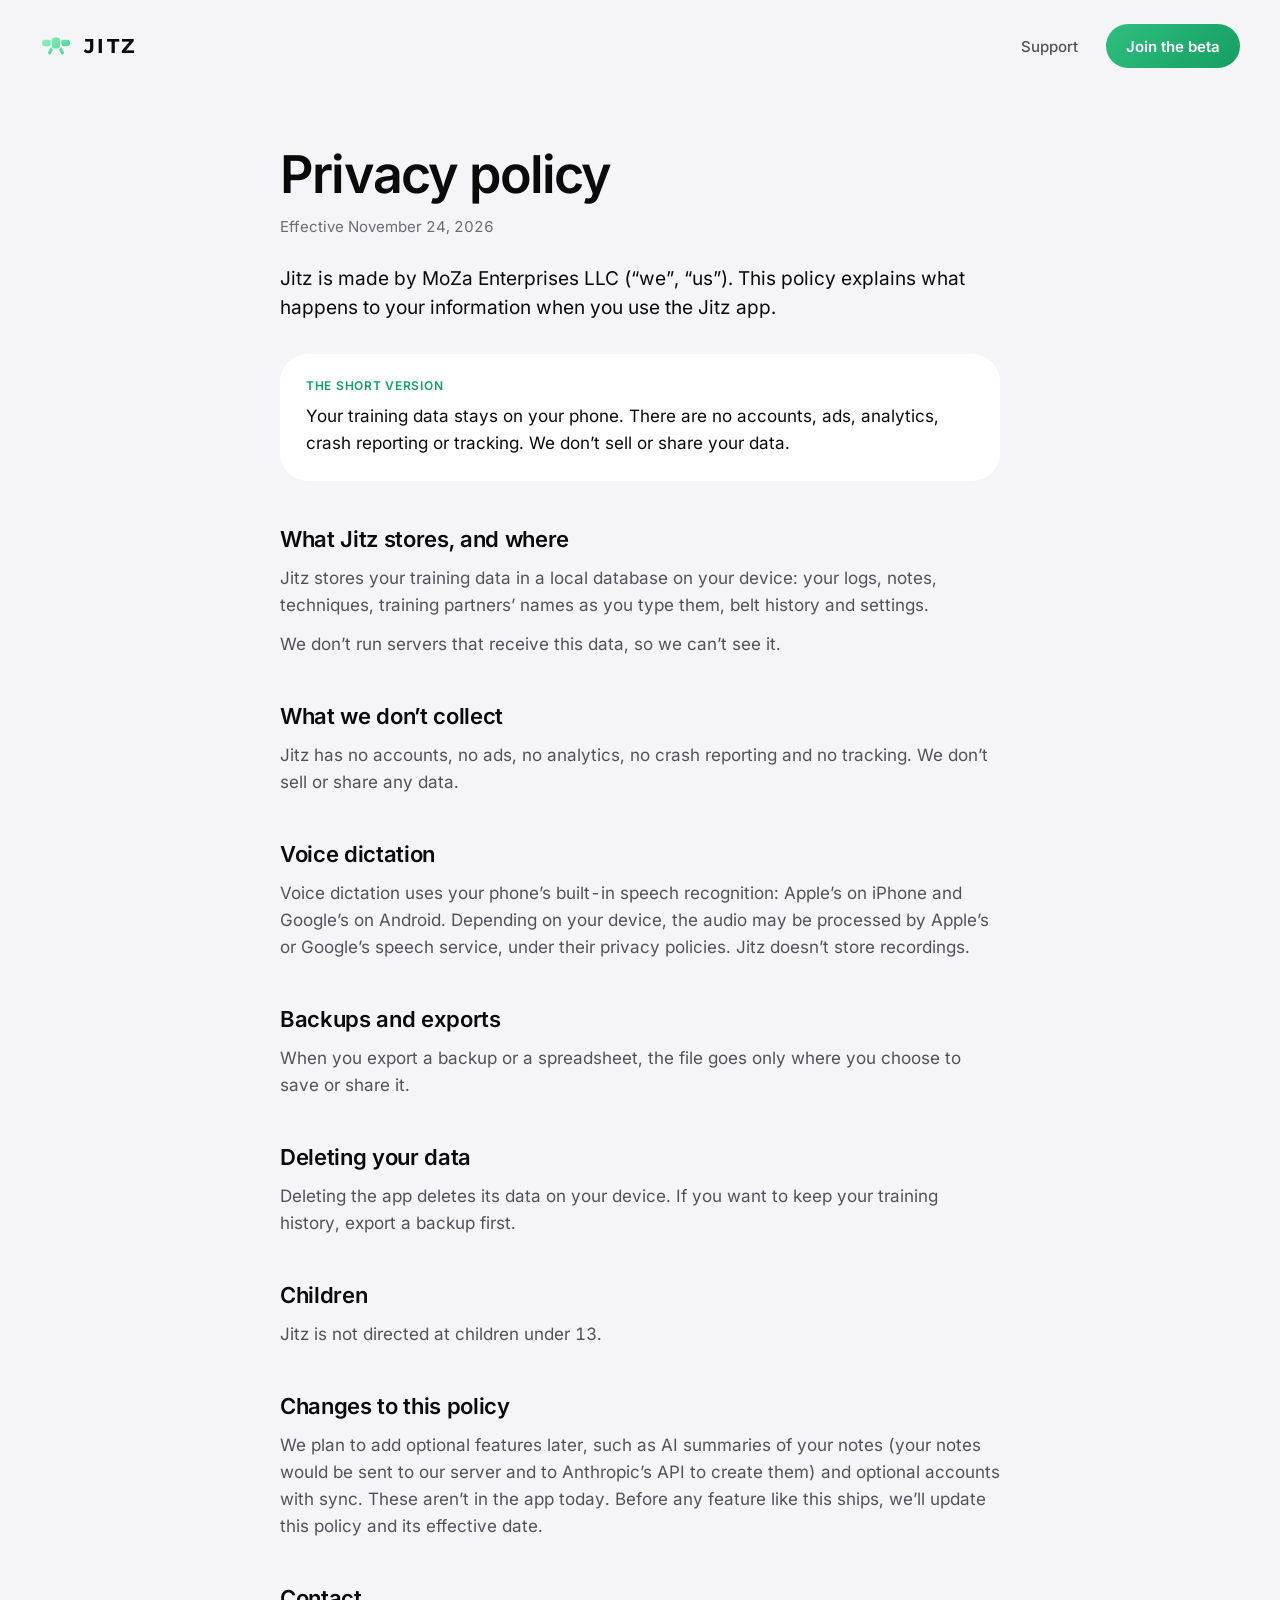
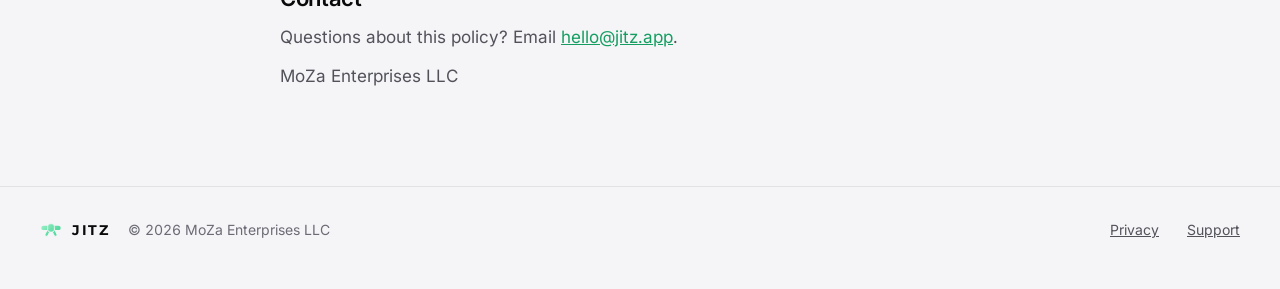
==== privacy/index.html @ 9a732951 "Add jitz.app site: home, privacy policy and support pages Co-Authored-By: Claude Opus 5.5 <noreply@a" ====
<!doctype html>
<html lang="en">
<head>
<meta charset="utf-8">
<meta name="viewport" content="width=device-width, initial-scale=1">
<title>Privacy policy · Jitz</title>
<meta name="description" content="How Jitz handles your information. Your training data stays on your phone.">
<link rel="canonical" href="https://jitz.app/privacy/">
<meta name="theme-color" content="#0a0a0b" media="(prefers-color-scheme: dark)">
<meta name="theme-color" content="#f5f5f7" media="(prefers-color-scheme: light)">
<meta property="og:title" content="Privacy policy · Jitz">
<meta property="og:description" content="How Jitz handles your information. Your training data stays on your phone.">
<meta property="og:url" content="https://jitz.app/privacy/">
<meta property="og:type" content="website">
<link rel="icon" href="/favicon.svg" type="image/svg+xml">
<link rel="preload" href="/assets/fonts/inter.woff2" as="font" type="font/woff2" crossorigin>
<link rel="stylesheet" href="/assets/site.css">
</head>
<body>
<div class="site" style="background: var(--ground); color: var(--ink); font-family: -apple-system, 'SF Pro Text', Inter, system-ui, sans-serif; font-variant-numeric: tabular-nums; overflow-x: hidden">
<header style="max-width: 1200px; margin: 0 auto; padding: 24px; display: flex; align-items: center; justify-content: space-between; gap: 16px; flex-wrap: wrap">
<a href="/" aria-label="Jitz home" style="display: flex; align-items: center; gap: 12px; text-decoration: none">
<svg viewBox="0 0 100 100" width="32" height="32" aria-hidden="true" style="display:block;overflow:visible"><defs><linearGradient id="kg-nav" gradientUnits="userSpaceOnUse" x1="15" y1="15" x2="85" y2="85"><stop offset="0" stop-color="#9FF2C9"/><stop offset="1" stop-color="#3FD392"/></linearGradient></defs><g transform="translate(0 -7.5)" fill="url(#kg-nav)"><rect x="6" y="38" width="88" height="20" rx="10"/><rect x="38" y="46" width="14" height="44" rx="7" transform="rotate(28 45 50)" stroke="var(--knot-cut)" stroke-width="4"/><rect x="48" y="46" width="14" height="44" rx="7" transform="rotate(-28 55 50)" stroke="var(--knot-cut)" stroke-width="4"/><rect x="35" y="29" width="30" height="38" rx="11" stroke="var(--knot-cut)" stroke-width="4"/></g></svg>
<span style="font-family: Montserrat, sans-serif; font-size: 20px; line-height: 24px; font-weight: 700; letter-spacing: 0.12em">JITZ</span>
</a>
<nav aria-label="Main" style="display: flex; align-items: center; gap: 28px; font-size: 15px; font-weight: 500">
<a href="/support/" style="color: var(--ink2); text-decoration: none">Support</a>
<a href="mailto:hello@jitz.app?subject=Join%20the%20Jitz%20beta" style="height: 44px; padding: 0 20px; border-radius: 999px; background: linear-gradient(135deg, var(--hi), var(--lo)); color: var(--on); font-weight: 600; display: inline-flex; align-items: center; text-decoration: none">Join the beta</a>
</nav>
</header>
<main style="max-width: 720px; margin: 0 auto; padding: 56px 24px 72px">
<h1 style="margin: 0; font-size: 52px; line-height: 1.05; font-weight: 600; letter-spacing: -0.035em">Privacy policy</h1>
<p style="margin: 14px 0 0; font-size: 15px; color: var(--ink3)">Effective November 24, 2026</p>
<p style="margin: 28px 0 0; font-size: 19px; line-height: 29px">Jitz is made by MoZa Enterprises LLC (“we”, “us”). This policy explains what happens to your information when you use the Jitz app.</p>
<div style="margin-top: 32px; border-radius: 28px; background: var(--s1); padding: 24px 26px">
<div style="font-size: 12px; font-weight: 600; letter-spacing: 0.06em; text-transform: uppercase; color: var(--acc-text)">The short version</div>
<p style="margin: 10px 0 0; font-size: 17px; line-height: 27px">Your training data stays on your phone. There are no accounts, ads, analytics, crash reporting or tracking. We don’t sell or share your data.</p>
</div>
<h2 style="margin: 44px 0 0; font-size: 22px; line-height: 28px; font-weight: 600; letter-spacing: -0.015em">What Jitz stores, and where</h2>
<p style="margin: 12px 0 0; font-size: 17px; line-height: 27px; color: var(--ink2)">Jitz stores your training data in a local database on your device: your logs, notes, techniques, training partners’ names as you type them, belt history and settings.</p>
<p style="margin: 12px 0 0; font-size: 17px; line-height: 27px; color: var(--ink2)">We don’t run servers that receive this data, so we can’t see it.</p>
<h2 style="margin: 44px 0 0; font-size: 22px; line-height: 28px; font-weight: 600; letter-spacing: -0.015em">What we don’t collect</h2>
<p style="margin: 12px 0 0; font-size: 17px; line-height: 27px; color: var(--ink2)">Jitz has no accounts, no ads, no analytics, no crash reporting and no tracking. We don’t sell or share any data.</p>
<h2 style="margin: 44px 0 0; font-size: 22px; line-height: 28px; font-weight: 600; letter-spacing: -0.015em">Voice dictation</h2>
<p style="margin: 12px 0 0; font-size: 17px; line-height: 27px; color: var(--ink2)">Voice dictation uses your phone’s built-in speech recognition: Apple’s on iPhone and Google’s on Android. Depending on your device, the audio may be processed by Apple’s or Google’s speech service, under their privacy policies. Jitz doesn’t store recordings.</p>
<h2 style="margin: 44px 0 0; font-size: 22px; line-height: 28px; font-weight: 600; letter-spacing: -0.015em">Backups and exports</h2>
<p style="margin: 12px 0 0; font-size: 17px; line-height: 27px; color: var(--ink2)">When you export a backup or a spreadsheet, the file goes only where you choose to save or share it.</p>
<h2 style="margin: 44px 0 0; font-size: 22px; line-height: 28px; font-weight: 600; letter-spacing: -0.015em">Deleting your data</h2>
<p style="margin: 12px 0 0; font-size: 17px; line-height: 27px; color: var(--ink2)">Deleting the app deletes its data on your device. If you want to keep your training history, export a backup first.</p>
<h2 style="margin: 44px 0 0; font-size: 22px; line-height: 28px; font-weight: 600; letter-spacing: -0.015em">Children</h2>
<p style="margin: 12px 0 0; font-size: 17px; line-height: 27px; color: var(--ink2)">Jitz is not directed at children under 13.</p>
<h2 style="margin: 44px 0 0; font-size: 22px; line-height: 28px; font-weight: 600; letter-spacing: -0.015em">Changes to this policy</h2>
<p style="margin: 12px 0 0; font-size: 17px; line-height: 27px; color: var(--ink2)">We plan to add optional features later, such as AI summaries of your notes (your notes would be sent to our server and to Anthropic’s API to create them) and optional accounts with sync. These aren’t in the app today. Before any feature like this ships, we’ll update this policy and its effective date.</p>
<h2 style="margin: 44px 0 0; font-size: 22px; line-height: 28px; font-weight: 600; letter-spacing: -0.015em">Contact</h2>
<p style="margin: 12px 0 0; font-size: 17px; line-height: 27px; color: var(--ink2)">Questions about this policy? Email <a href="mailto:hello@jitz.app" style="color: var(--acc-text)">hello@jitz.app</a>.</p>
<p style="margin: 12px 0 0; font-size: 17px; line-height: 27px; color: var(--ink2)">MoZa Enterprises LLC</p>
</main>
<footer style="border-top: 1px solid var(--hair); margin-top: 24px">
<div style="max-width: 1200px; margin: 0 auto; padding: 32px 24px 48px; display: flex; flex-wrap: wrap; gap: 20px 32px; align-items: center; justify-content: space-between">
<div style="display: flex; align-items: center; gap: 10px; flex-wrap: wrap">
<svg viewBox="0 0 100 100" width="22" height="22" aria-hidden="true" style="display:block;overflow:visible"><defs><linearGradient id="kg-foot" gradientUnits="userSpaceOnUse" x1="15" y1="15" x2="85" y2="85"><stop offset="0" stop-color="#9FF2C9"/><stop offset="1" stop-color="#3FD392"/></linearGradient></defs><g transform="translate(0 -7.5)" fill="url(#kg-foot)"><rect x="6" y="38" width="88" height="20" rx="10"/><rect x="38" y="46" width="14" height="44" rx="7" transform="rotate(28 45 50)" stroke="var(--knot-cut)" stroke-width="4"/><rect x="48" y="46" width="14" height="44" rx="7" transform="rotate(-28 55 50)" stroke="var(--knot-cut)" stroke-width="4"/><rect x="35" y="29" width="30" height="38" rx="11" stroke="var(--knot-cut)" stroke-width="4"/></g></svg>
<span style="font-family: Montserrat, sans-serif; font-size: 14px; font-weight: 700; letter-spacing: 0.12em">JITZ</span>
<span style="font-size: 14px; color: var(--ink3); margin-left: 8px">© 2026 MoZa Enterprises LLC</span>
</div>
<nav aria-label="Footer" style="display: flex; flex-wrap: wrap; gap: 12px 28px; font-size: 14px">
<a href="/privacy/" style="color: var(--ink2)">Privacy</a>
<a href="/support/" style="color: var(--ink2)">Support</a>
</nav>
</div>
</footer>

</div>

</body>
</html>
---- assets/site.css ----
@font-face{font-family:Inter;src:url(/assets/fonts/inter.woff2) format("woff2");font-weight:100 900;font-display:swap}
@font-face{font-family:Montserrat;src:url(/assets/fonts/montserrat-700.woff2) format("woff2");font-weight:700;font-display:swap}
:root{color-scheme:dark light}
html,body{margin:0}
body{background:#0a0a0b}
.site{--ground:#0a0a0b;--s1:#161619;--s2:#1f1f24;--s3:#2a2a31;--hair:rgba(255,255,255,0.08);--ink:#f4f4f5;--ink2:#a1a1aa;--ink3:#8a8a93;--bezel:#1c1c20;--shadow:rgba(0,0,0,0.6);--hi:#9ff2c9;--lo:#3fd392;--on:#0a0a0b;--acc-text:#9ff2c9;--glow:rgba(63,211,146,0.14);--knot-cut:#0a0a0b;min-height:100vh}
@media (prefers-color-scheme: light){body{background:#f5f5f7}.site{--ground:#f5f5f7;--s1:#ffffff;--s2:#ededf0;--s3:#e2e2e7;--hair:rgba(10,10,11,0.08);--ink:#0a0a0b;--ink2:#52525b;--ink3:#6b6b75;--shadow:rgba(10,10,11,0.18);--hi:#2fbf80;--lo:#169e62;--on:#ffffff;--acc-text:#169e62;--glow:rgba(22,158,98,0.14);--knot-cut:#f5f5f7}}
a{color:inherit}
a:focus-visible,summary:focus-visible{outline:2px solid var(--lo);outline-offset:3px;border-radius:6px}
img{max-width:none}
@media (max-width: 760px){.popwrap{padding:0 !important}.pop{display:none}h1{font-size:48px !important}h2{font-size:34px !important}}
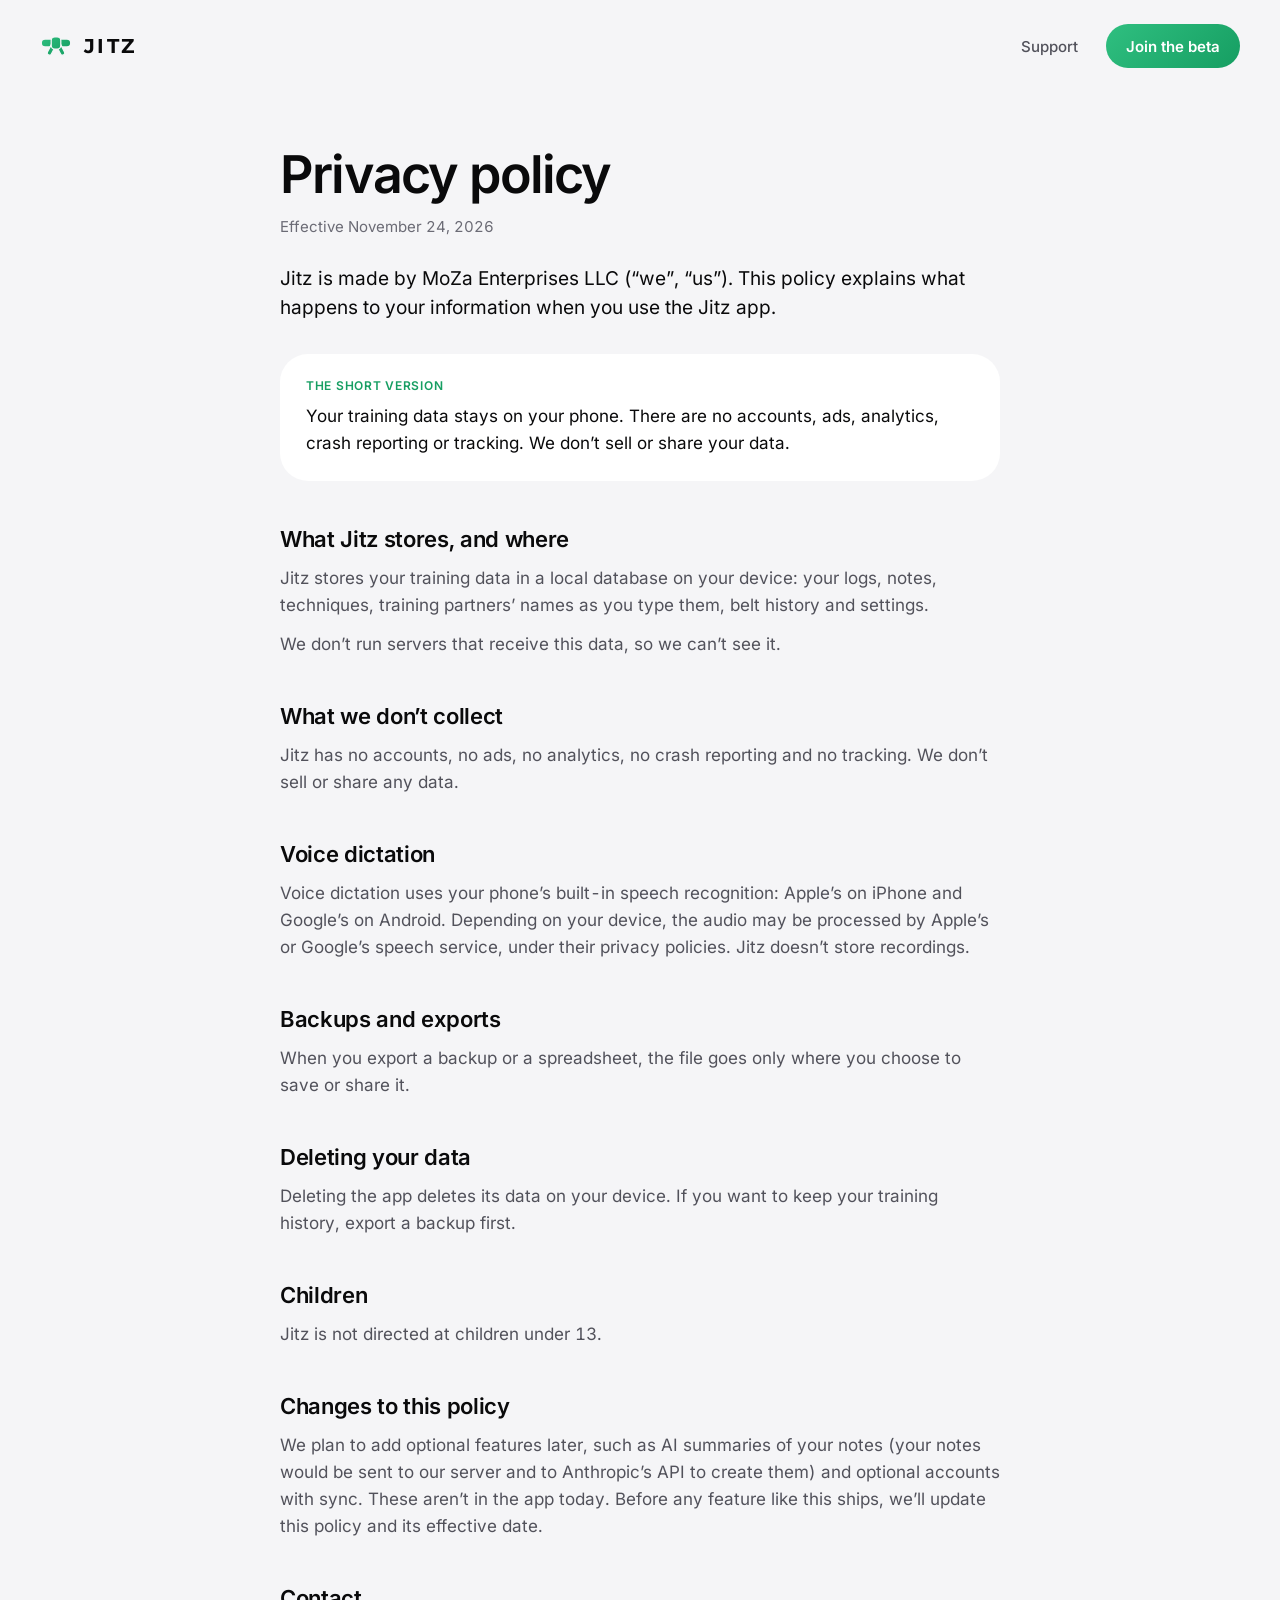
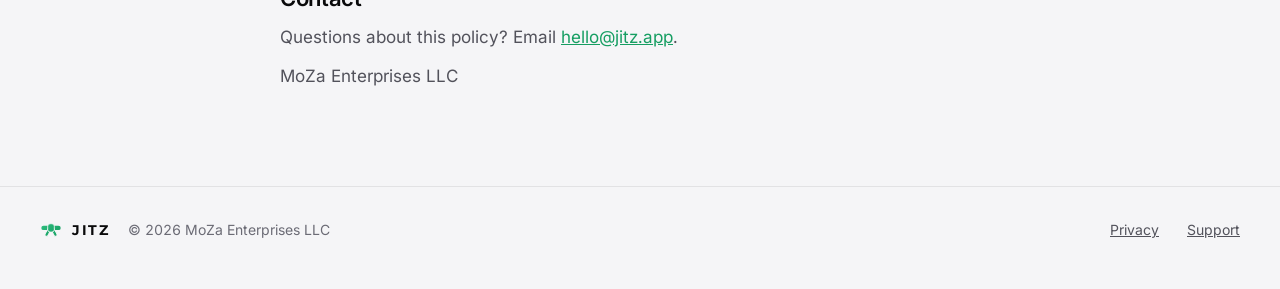
==== commit 493e59cd: "Tinted mint beta buttons, device-aware beta links, light-mode logo colors On iPhone and Android the " ====
--- a/privacy/index.html
+++ b/privacy/index.html
@@ -15,17 +15,18 @@
 <link rel="icon" href="/favicon.svg" type="image/svg+xml">
 <link rel="preload" href="/assets/fonts/inter.woff2" as="font" type="font/woff2" crossorigin>
 <link rel="stylesheet" href="/assets/site.css">
+<script src="/assets/beta.js" defer></script>
 </head>
 <body>
 <div class="site" style="background: var(--ground); color: var(--ink); font-family: -apple-system, 'SF Pro Text', Inter, system-ui, sans-serif; font-variant-numeric: tabular-nums; overflow-x: hidden">
 <header style="max-width: 1200px; margin: 0 auto; padding: 24px; display: flex; align-items: center; justify-content: space-between; gap: 16px; flex-wrap: wrap">
 <a href="/" aria-label="Jitz home" style="display: flex; align-items: center; gap: 12px; text-decoration: none">
-<svg viewBox="0 0 100 100" width="32" height="32" aria-hidden="true" style="display:block;overflow:visible"><defs><linearGradient id="kg-nav" gradientUnits="userSpaceOnUse" x1="15" y1="15" x2="85" y2="85"><stop offset="0" stop-color="#9FF2C9"/><stop offset="1" stop-color="#3FD392"/></linearGradient></defs><g transform="translate(0 -7.5)" fill="url(#kg-nav)"><rect x="6" y="38" width="88" height="20" rx="10"/><rect x="38" y="46" width="14" height="44" rx="7" transform="rotate(28 45 50)" stroke="var(--knot-cut)" stroke-width="4"/><rect x="48" y="46" width="14" height="44" rx="7" transform="rotate(-28 55 50)" stroke="var(--knot-cut)" stroke-width="4"/><rect x="35" y="29" width="30" height="38" rx="11" stroke="var(--knot-cut)" stroke-width="4"/></g></svg>
+<svg viewBox="0 0 100 100" width="32" height="32" aria-hidden="true" style="display:block;overflow:visible"><defs><linearGradient id="kg-nav" gradientUnits="userSpaceOnUse" x1="15" y1="15" x2="85" y2="85"><stop offset="0" style="stop-color:var(--hi)"/><stop offset="1" style="stop-color:var(--lo)"/></linearGradient></defs><g transform="translate(0 -7.5)" fill="url(#kg-nav)"><rect x="6" y="38" width="88" height="20" rx="10"/><rect x="38" y="46" width="14" height="44" rx="7" transform="rotate(28 45 50)" stroke="var(--knot-cut)" stroke-width="4"/><rect x="48" y="46" width="14" height="44" rx="7" transform="rotate(-28 55 50)" stroke="var(--knot-cut)" stroke-width="4"/><rect x="35" y="29" width="30" height="38" rx="11" stroke="var(--knot-cut)" stroke-width="4"/></g></svg>
 <span style="font-family: Montserrat, sans-serif; font-size: 20px; line-height: 24px; font-weight: 700; letter-spacing: 0.12em">JITZ</span>
 </a>
 <nav aria-label="Main" style="display: flex; align-items: center; gap: 28px; font-size: 15px; font-weight: 500">
 <a href="/support/" style="color: var(--ink2); text-decoration: none">Support</a>
-<a href="mailto:hello@jitz.app?subject=Join%20the%20Jitz%20beta" style="height: 44px; padding: 0 20px; border-radius: 999px; background: linear-gradient(135deg, var(--hi), var(--lo)); color: var(--on); font-weight: 600; display: inline-flex; align-items: center; text-decoration: none">Join the beta</a>
+<a class="beta-head" href="/#beta" style="height: 44px; padding: 0 20px; border-radius: 999px; background: linear-gradient(135deg, var(--hi), var(--lo)); color: var(--on); font-weight: 600; display: inline-flex; align-items: center; text-decoration: none">Join the beta</a>
 </nav>
 </header>
 <main style="max-width: 720px; margin: 0 auto; padding: 56px 24px 72px">
@@ -58,7 +59,7 @@
 <footer style="border-top: 1px solid var(--hair); margin-top: 24px">
 <div style="max-width: 1200px; margin: 0 auto; padding: 32px 24px 48px; display: flex; flex-wrap: wrap; gap: 20px 32px; align-items: center; justify-content: space-between">
 <div style="display: flex; align-items: center; gap: 10px; flex-wrap: wrap">
-<svg viewBox="0 0 100 100" width="22" height="22" aria-hidden="true" style="display:block;overflow:visible"><defs><linearGradient id="kg-foot" gradientUnits="userSpaceOnUse" x1="15" y1="15" x2="85" y2="85"><stop offset="0" stop-color="#9FF2C9"/><stop offset="1" stop-color="#3FD392"/></linearGradient></defs><g transform="translate(0 -7.5)" fill="url(#kg-foot)"><rect x="6" y="38" width="88" height="20" rx="10"/><rect x="38" y="46" width="14" height="44" rx="7" transform="rotate(28 45 50)" stroke="var(--knot-cut)" stroke-width="4"/><rect x="48" y="46" width="14" height="44" rx="7" transform="rotate(-28 55 50)" stroke="var(--knot-cut)" stroke-width="4"/><rect x="35" y="29" width="30" height="38" rx="11" stroke="var(--knot-cut)" stroke-width="4"/></g></svg>
+<svg viewBox="0 0 100 100" width="22" height="22" aria-hidden="true" style="display:block;overflow:visible"><defs><linearGradient id="kg-foot" gradientUnits="userSpaceOnUse" x1="15" y1="15" x2="85" y2="85"><stop offset="0" style="stop-color:var(--hi)"/><stop offset="1" style="stop-color:var(--lo)"/></linearGradient></defs><g transform="translate(0 -7.5)" fill="url(#kg-foot)"><rect x="6" y="38" width="88" height="20" rx="10"/><rect x="38" y="46" width="14" height="44" rx="7" transform="rotate(28 45 50)" stroke="var(--knot-cut)" stroke-width="4"/><rect x="48" y="46" width="14" height="44" rx="7" transform="rotate(-28 55 50)" stroke="var(--knot-cut)" stroke-width="4"/><rect x="35" y="29" width="30" height="38" rx="11" stroke="var(--knot-cut)" stroke-width="4"/></g></svg>
 <span style="font-family: Montserrat, sans-serif; font-size: 14px; font-weight: 700; letter-spacing: 0.12em">JITZ</span>
 <span style="font-size: 14px; color: var(--ink3); margin-left: 8px">© 2026 MoZa Enterprises LLC</span>
 </div>
--- a/assets/site.css
+++ b/assets/site.css
@@ -9,3 +9,13 @@
 a:focus-visible,summary:focus-visible{outline:2px solid var(--lo);outline-offset:3px;border-radius:6px}
 img{max-width:none}
 @media (max-width: 760px){.popwrap{padding:0 !important}.pop{display:none}h1{font-size:48px !important}h2{font-size:34px !important}}
+
+.gb{position:relative;height:52px;min-width:250px;box-sizing:border-box;padding:0 24px;border-radius:999px;background:color-mix(in srgb,var(--lo) 14%,transparent);color:var(--acc-text);font-size:17px;font-weight:600;display:inline-flex;align-items:center;justify-content:center;gap:10px;text-decoration:none;--gb:linear-gradient(to bottom right,#ffffff 0%,var(--hi) 24%,var(--hi) 76%,#ffffff 100%)}
+.gb::before{content:"";position:absolute;inset:0;border-radius:inherit;padding:1.5px;background:var(--gb);-webkit-mask:linear-gradient(#000 0 0) content-box,linear-gradient(#000 0 0);-webkit-mask-composite:xor;mask-composite:exclude;pointer-events:none}
+.gb:hover{background:color-mix(in srgb,var(--lo) 22%,transparent)}
+.beta-one{display:flex;flex-direction:column;align-items:center;gap:4px;width:100%}
+.beta-one .gb{width:100%}
+.beta-alt{font-size:15px;color:var(--ink2);display:flex;align-items:center;justify-content:center;flex-wrap:wrap}
+.beta-alt a{color:var(--acc-text);font-weight:600;text-decoration:none;display:inline-flex;align-items:center;min-height:44px;padding:0 8px;margin:0 -8px}
+@media (prefers-color-scheme: light){.gb{--gb:linear-gradient(to bottom right,#3f3f46 0%,var(--lo) 24%,var(--lo) 76%,#3f3f46 100%)}}
+.beta.is-one{display:block !important;width:100%;align-self:stretch}
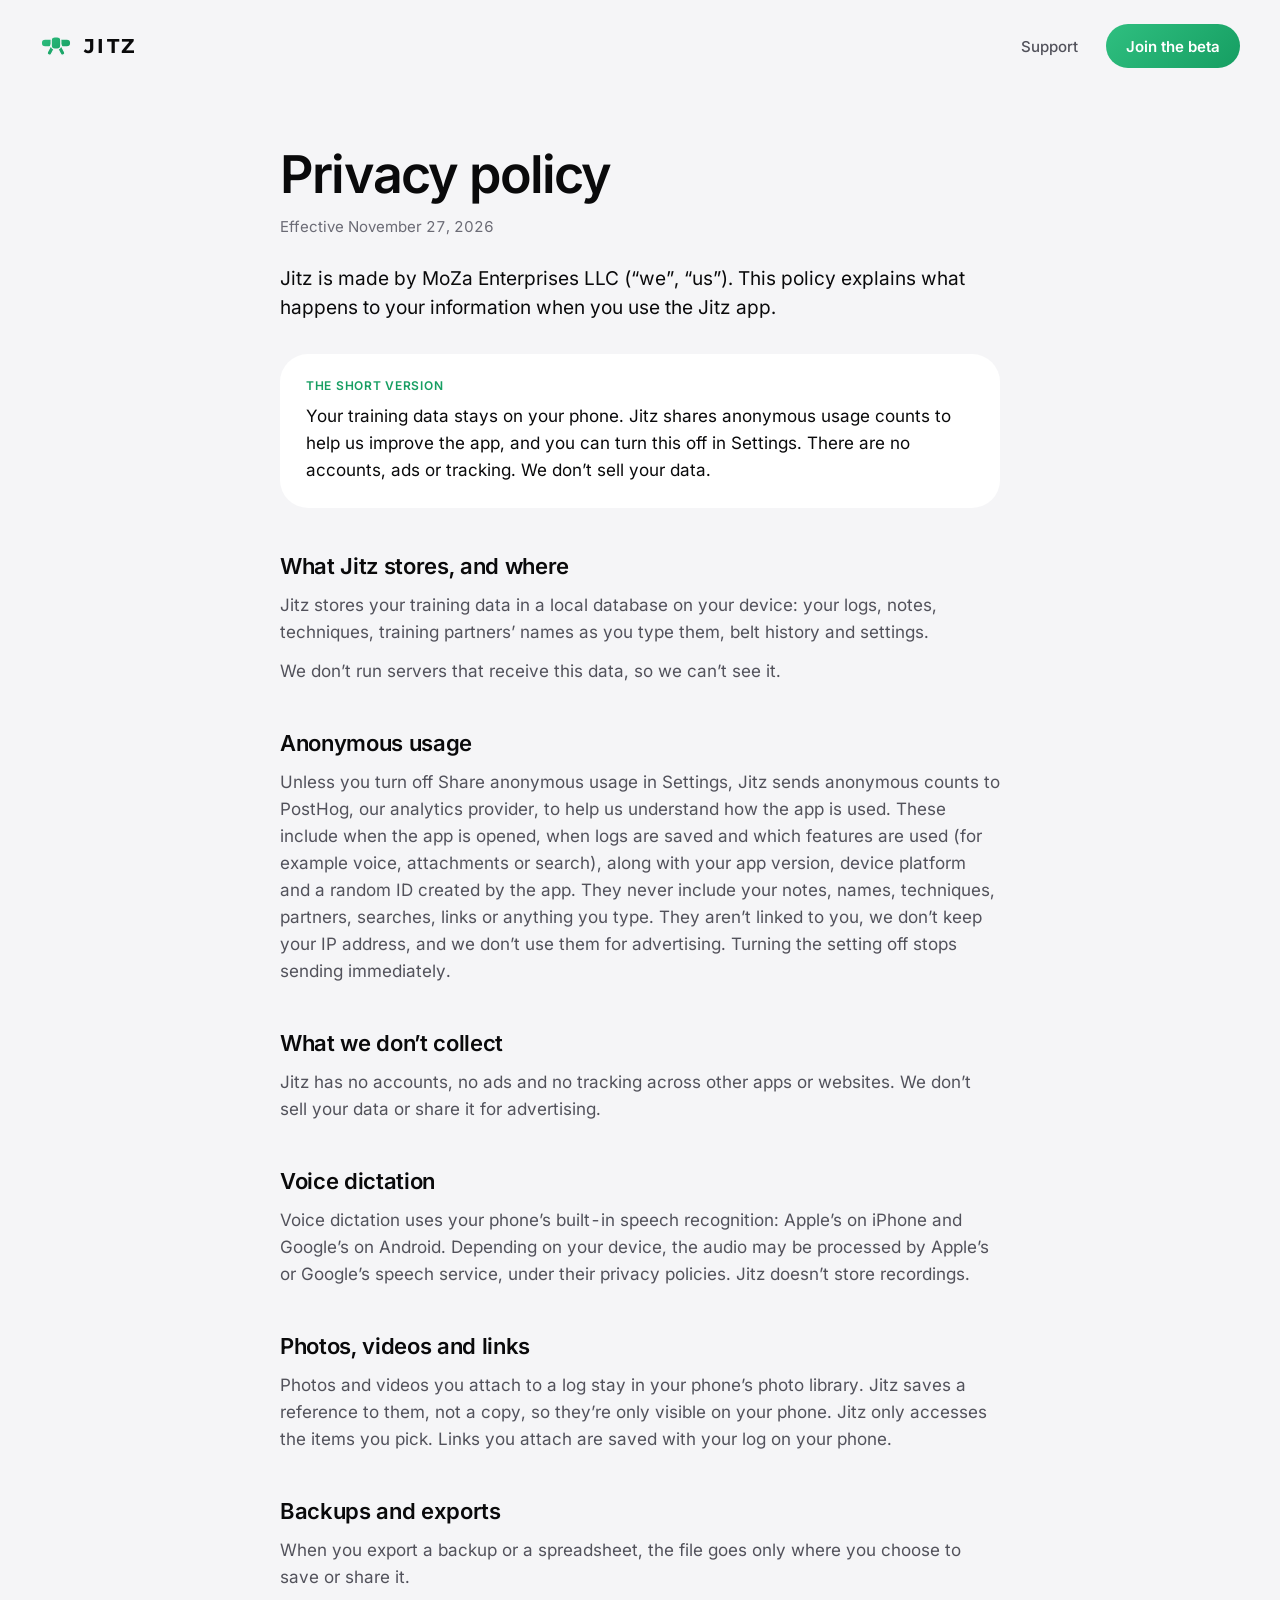
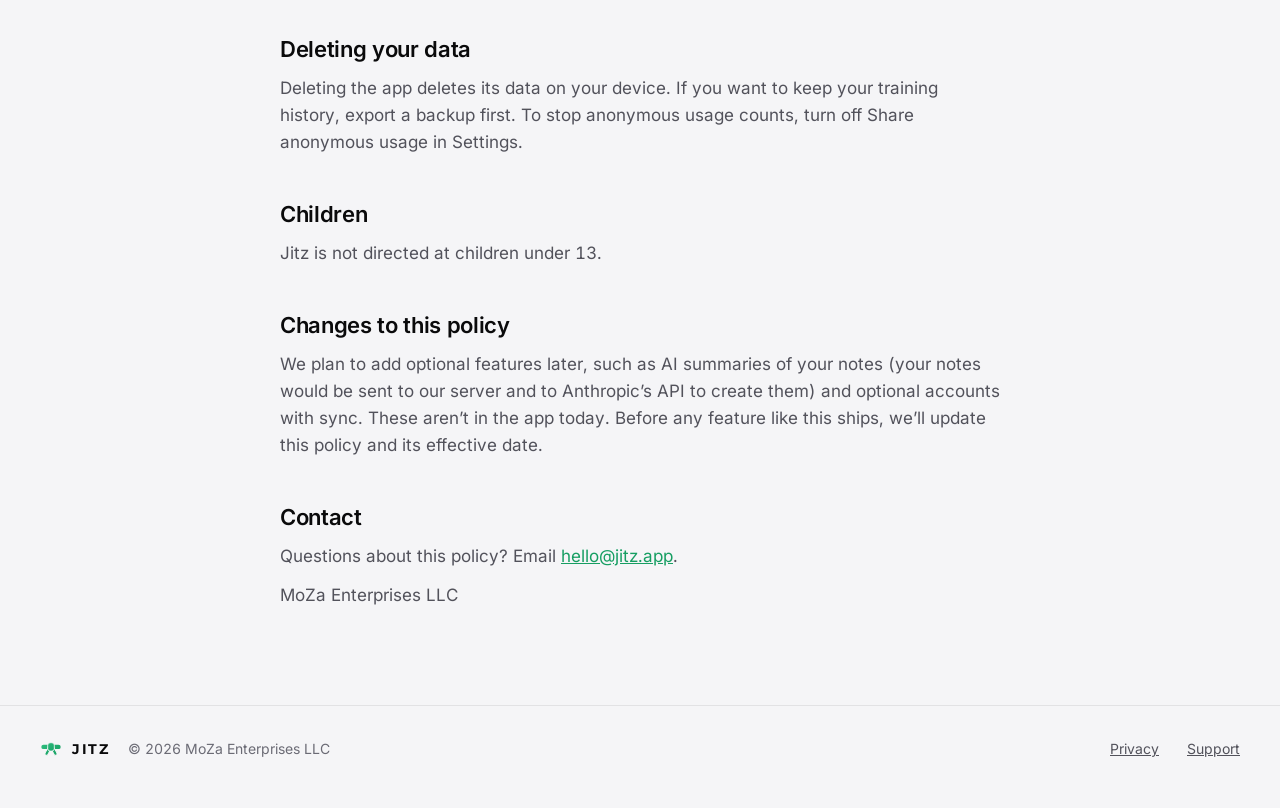
==== commit ff1b891c: "Privacy policy: anonymous usage (PostHog, opt-out) and photo, video and link attachments Co-Authored" ====
--- a/privacy/index.html
+++ b/privacy/index.html
@@ -3,16 +3,24 @@
 <head>
 <meta charset="utf-8">
 <meta name="viewport" content="width=device-width, initial-scale=1">
-<title>Privacy policy · Jitz</title>
-<meta name="description" content="How Jitz handles your information. Your training data stays on your phone.">
+<title>Privacy policy · Jitz BJJ Training Log</title>
+<meta name="description" content="Your training data stays on your phone. No accounts, ads or tracking. Read the Jitz privacy policy.">
 <link rel="canonical" href="https://jitz.app/privacy/">
 <meta name="theme-color" content="#0a0a0b" media="(prefers-color-scheme: dark)">
 <meta name="theme-color" content="#f5f5f7" media="(prefers-color-scheme: light)">
-<meta property="og:title" content="Privacy policy · Jitz">
-<meta property="og:description" content="How Jitz handles your information. Your training data stays on your phone.">
+<meta property="og:title" content="Privacy policy · Jitz BJJ Training Log">
+<meta property="og:description" content="Your training data stays on your phone. No accounts, ads or tracking. Read the Jitz privacy policy.">
 <meta property="og:url" content="https://jitz.app/privacy/">
 <meta property="og:type" content="website">
+<meta property="og:site_name" content="Jitz">
+<meta property="og:image" content="https://jitz.app/assets/og.png">
+<meta property="og:image:width" content="1200">
+<meta property="og:image:height" content="630">
+<meta property="og:image:alt" content="Jitz, a BJJ training log for iPhone and Android">
+<meta name="twitter:card" content="summary_large_image">
 <link rel="icon" href="/favicon.svg" type="image/svg+xml">
+<link rel="icon" href="/favicon-48.png" sizes="48x48" type="image/png">
+<link rel="apple-touch-icon" href="/apple-touch-icon.png">
 <link rel="preload" href="/assets/fonts/inter.woff2" as="font" type="font/woff2" crossorigin>
 <link rel="stylesheet" href="/assets/site.css">
 <script src="/assets/beta.js" defer></script>
@@ -31,23 +39,27 @@
 </header>
 <main style="max-width: 720px; margin: 0 auto; padding: 56px 24px 72px">
 <h1 style="margin: 0; font-size: 52px; line-height: 1.05; font-weight: 600; letter-spacing: -0.035em">Privacy policy</h1>
-<p style="margin: 14px 0 0; font-size: 15px; color: var(--ink3)">Effective November 24, 2026</p>
+<p style="margin: 14px 0 0; font-size: 15px; color: var(--ink3)">Effective November 27, 2026</p>
 <p style="margin: 28px 0 0; font-size: 19px; line-height: 29px">Jitz is made by MoZa Enterprises LLC (“we”, “us”). This policy explains what happens to your information when you use the Jitz app.</p>
 <div style="margin-top: 32px; border-radius: 28px; background: var(--s1); padding: 24px 26px">
 <div style="font-size: 12px; font-weight: 600; letter-spacing: 0.06em; text-transform: uppercase; color: var(--acc-text)">The short version</div>
-<p style="margin: 10px 0 0; font-size: 17px; line-height: 27px">Your training data stays on your phone. There are no accounts, ads, analytics, crash reporting or tracking. We don’t sell or share your data.</p>
+<p style="margin: 10px 0 0; font-size: 17px; line-height: 27px">Your training data stays on your phone. Jitz shares anonymous usage counts to help us improve the app, and you can turn this off in Settings. There are no accounts, ads or tracking. We don’t sell your data.</p>
 </div>
 <h2 style="margin: 44px 0 0; font-size: 22px; line-height: 28px; font-weight: 600; letter-spacing: -0.015em">What Jitz stores, and where</h2>
 <p style="margin: 12px 0 0; font-size: 17px; line-height: 27px; color: var(--ink2)">Jitz stores your training data in a local database on your device: your logs, notes, techniques, training partners’ names as you type them, belt history and settings.</p>
 <p style="margin: 12px 0 0; font-size: 17px; line-height: 27px; color: var(--ink2)">We don’t run servers that receive this data, so we can’t see it.</p>
+<h2 style="margin: 44px 0 0; font-size: 22px; line-height: 28px; font-weight: 600; letter-spacing: -0.015em">Anonymous usage</h2>
+<p style="margin: 12px 0 0; font-size: 17px; line-height: 27px; color: var(--ink2)">Unless you turn off Share anonymous usage in Settings, Jitz sends anonymous counts to PostHog, our analytics provider, to help us understand how the app is used. These include when the app is opened, when logs are saved and which features are used (for example voice, attachments or search), along with your app version, device platform and a random ID created by the app. They never include your notes, names, techniques, partners, searches, links or anything you type. They aren’t linked to you, we don’t keep your IP address, and we don’t use them for advertising. Turning the setting off stops sending immediately.</p>
 <h2 style="margin: 44px 0 0; font-size: 22px; line-height: 28px; font-weight: 600; letter-spacing: -0.015em">What we don’t collect</h2>
-<p style="margin: 12px 0 0; font-size: 17px; line-height: 27px; color: var(--ink2)">Jitz has no accounts, no ads, no analytics, no crash reporting and no tracking. We don’t sell or share any data.</p>
+<p style="margin: 12px 0 0; font-size: 17px; line-height: 27px; color: var(--ink2)">Jitz has no accounts, no ads and no tracking across other apps or websites. We don’t sell your data or share it for advertising.</p>
 <h2 style="margin: 44px 0 0; font-size: 22px; line-height: 28px; font-weight: 600; letter-spacing: -0.015em">Voice dictation</h2>
 <p style="margin: 12px 0 0; font-size: 17px; line-height: 27px; color: var(--ink2)">Voice dictation uses your phone’s built-in speech recognition: Apple’s on iPhone and Google’s on Android. Depending on your device, the audio may be processed by Apple’s or Google’s speech service, under their privacy policies. Jitz doesn’t store recordings.</p>
+<h2 style="margin: 44px 0 0; font-size: 22px; line-height: 28px; font-weight: 600; letter-spacing: -0.015em">Photos, videos and links</h2>
+<p style="margin: 12px 0 0; font-size: 17px; line-height: 27px; color: var(--ink2)">Photos and videos you attach to a log stay in your phone’s photo library. Jitz saves a reference to them, not a copy, so they’re only visible on your phone. Jitz only accesses the items you pick. Links you attach are saved with your log on your phone.</p>
 <h2 style="margin: 44px 0 0; font-size: 22px; line-height: 28px; font-weight: 600; letter-spacing: -0.015em">Backups and exports</h2>
 <p style="margin: 12px 0 0; font-size: 17px; line-height: 27px; color: var(--ink2)">When you export a backup or a spreadsheet, the file goes only where you choose to save or share it.</p>
 <h2 style="margin: 44px 0 0; font-size: 22px; line-height: 28px; font-weight: 600; letter-spacing: -0.015em">Deleting your data</h2>
-<p style="margin: 12px 0 0; font-size: 17px; line-height: 27px; color: var(--ink2)">Deleting the app deletes its data on your device. If you want to keep your training history, export a backup first.</p>
+<p style="margin: 12px 0 0; font-size: 17px; line-height: 27px; color: var(--ink2)">Deleting the app deletes its data on your device. If you want to keep your training history, export a backup first. To stop anonymous usage counts, turn off Share anonymous usage in Settings.</p>
 <h2 style="margin: 44px 0 0; font-size: 22px; line-height: 28px; font-weight: 600; letter-spacing: -0.015em">Children</h2>
 <p style="margin: 12px 0 0; font-size: 17px; line-height: 27px; color: var(--ink2)">Jitz is not directed at children under 13.</p>
 <h2 style="margin: 44px 0 0; font-size: 22px; line-height: 28px; font-weight: 600; letter-spacing: -0.015em">Changes to this policy</h2>
